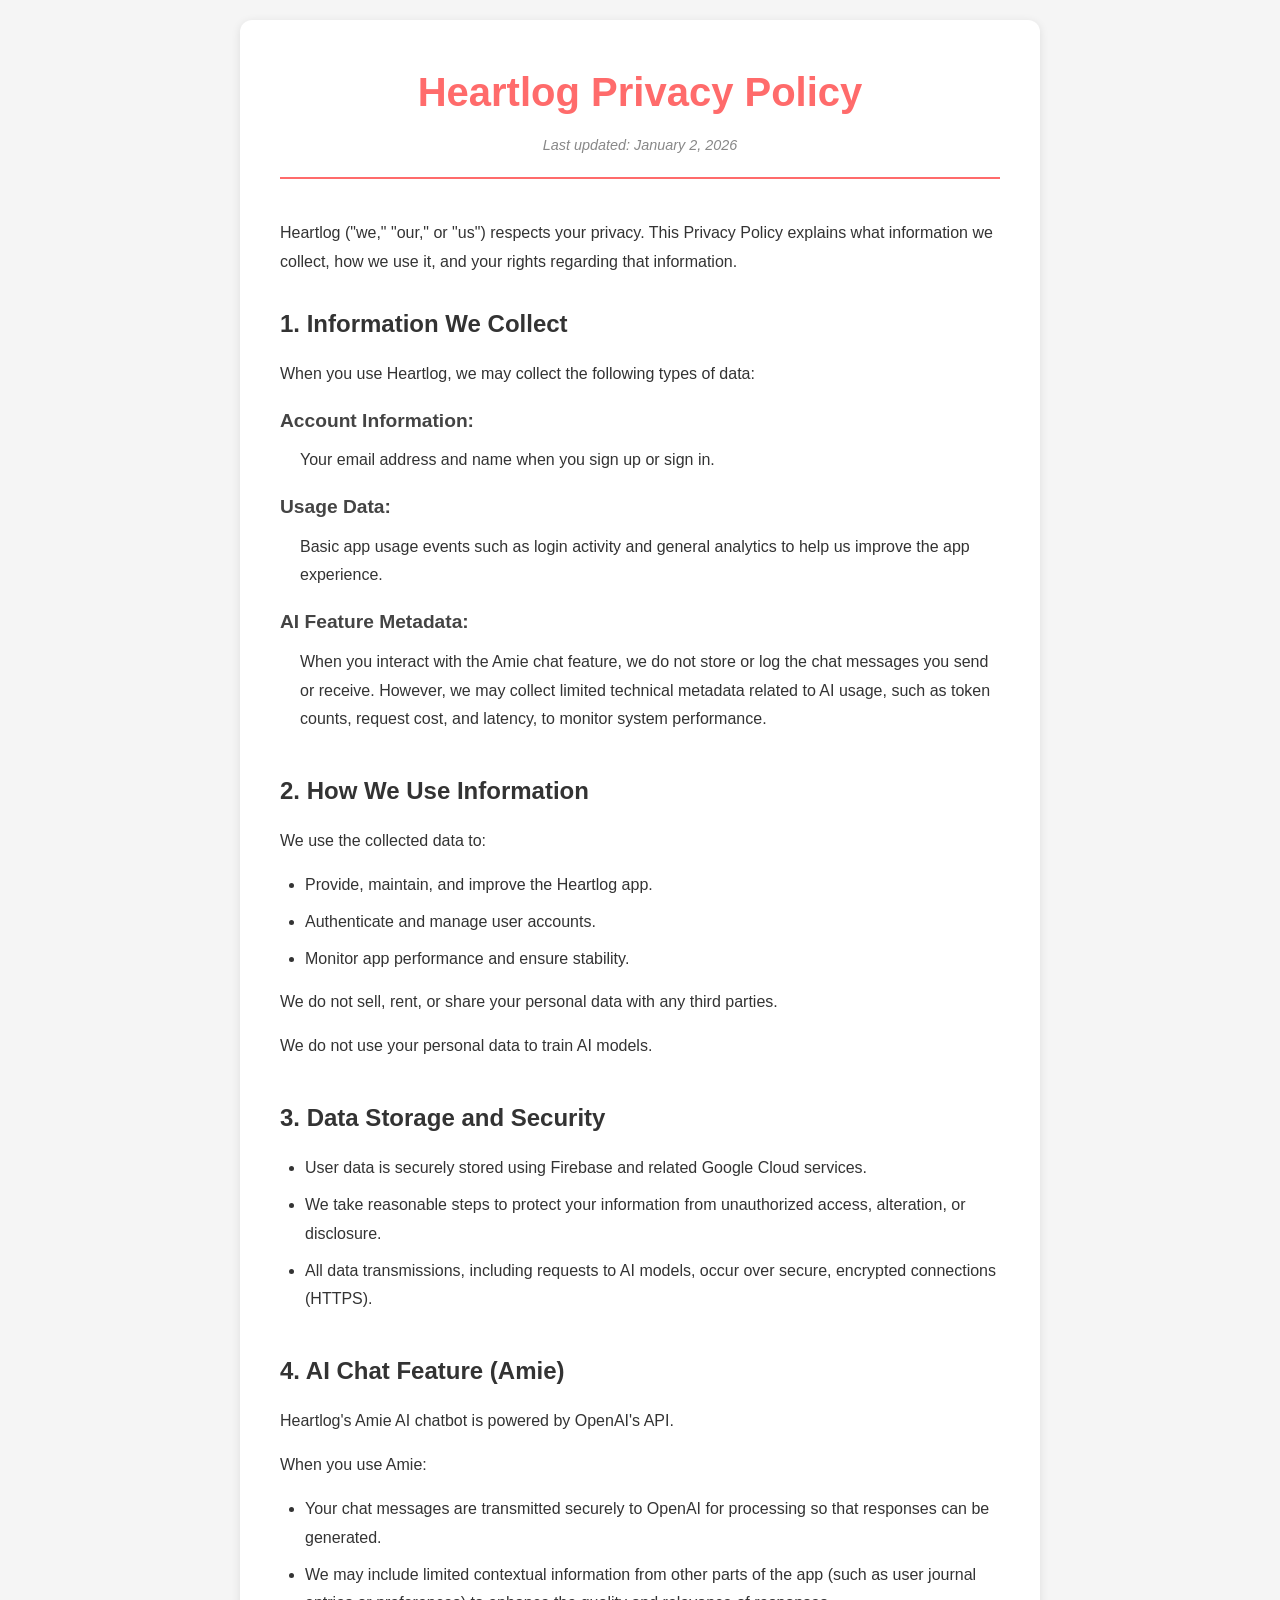
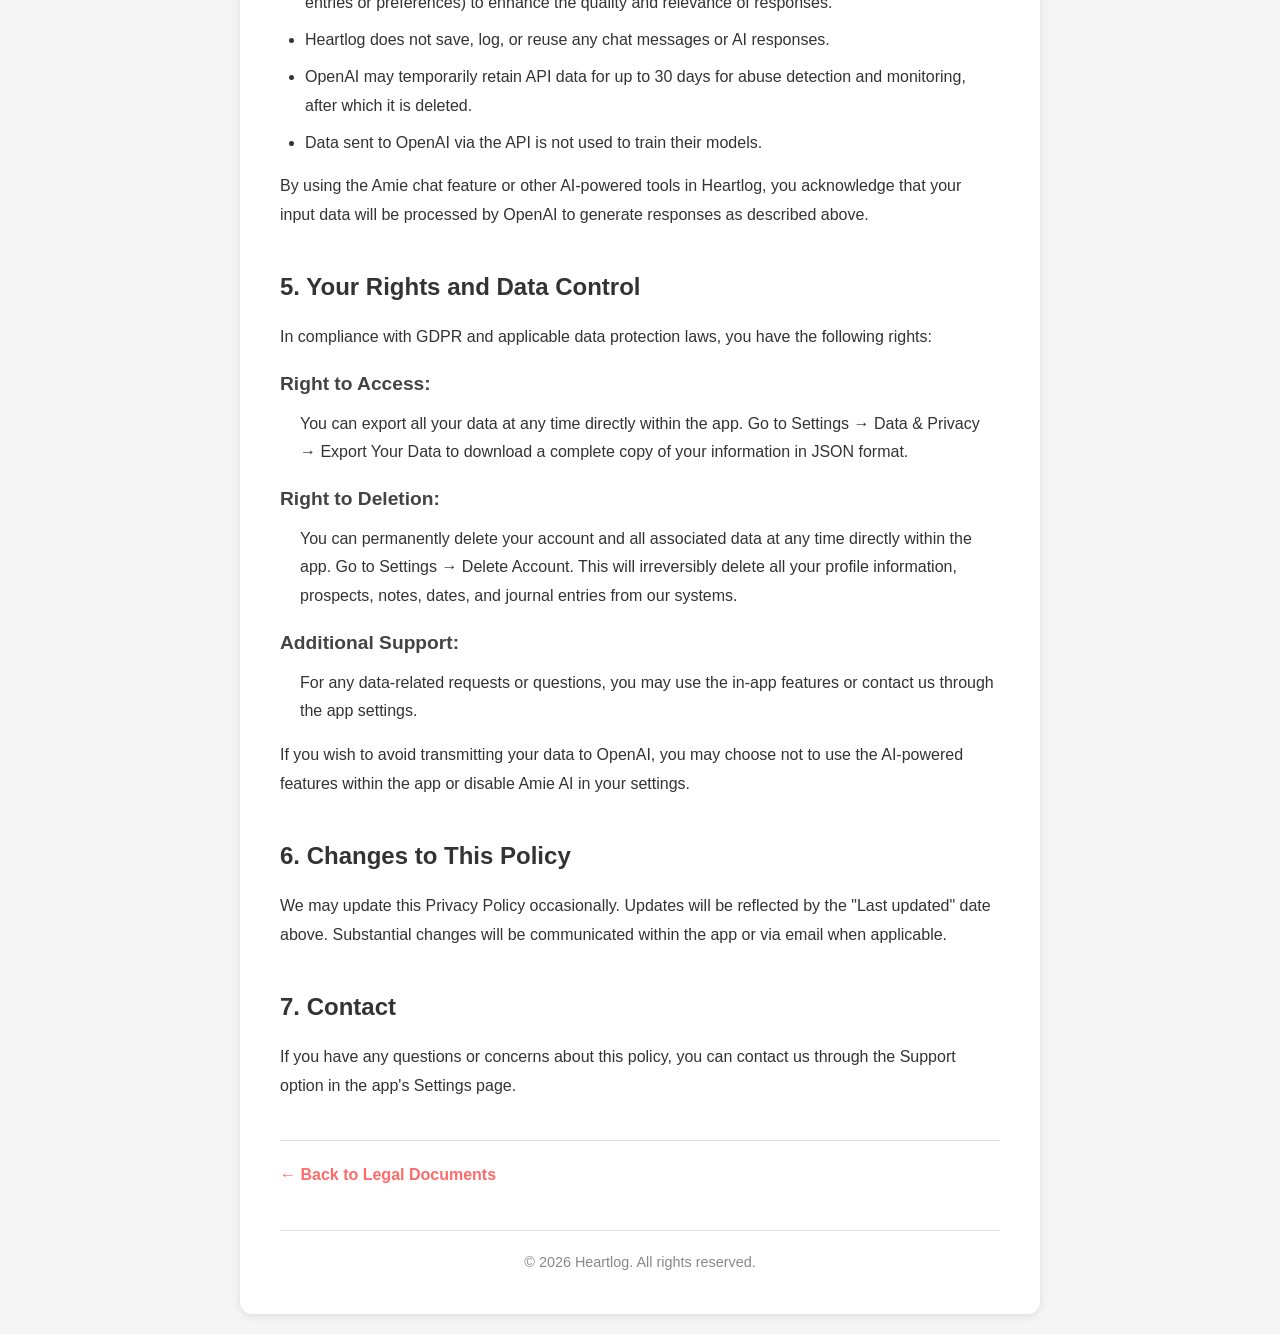
==== privacy-policy.html @ 78f122ed "init with terms and privacy policy" ====
<!DOCTYPE html>
<html lang="en">
<head>
    <meta charset="UTF-8">
    <meta name="viewport" content="width=device-width, initial-scale=1.0">
    <title>Privacy Policy - Heartlog</title>
    <link rel="stylesheet" href="styles.css">
</head>
<body>
    <div class="container">
        <header>
            <h1>Heartlog Privacy Policy</h1>
            <p class="last-updated">Last updated: January 2, 2026</p>
        </header>

        <main class="legal-content">
            <p>Heartlog ("we," "our," or "us") respects your privacy. This Privacy Policy explains what information we collect, how we use it, and your rights regarding that information.</p>

            <section>
                <h2>1. Information We Collect</h2>
                <p>When you use Heartlog, we may collect the following types of data:</p>
                
                <h3>Account Information:</h3>
                <p class="indent">Your email address and name when you sign up or sign in.</p>

                <h3>Usage Data:</h3>
                <p class="indent">Basic app usage events such as login activity and general analytics to help us improve the app experience.</p>

                <h3>AI Feature Metadata:</h3>
                <p class="indent">When you interact with the Amie chat feature, we do not store or log the chat messages you send or receive. However, we may collect limited technical metadata related to AI usage, such as token counts, request cost, and latency, to monitor system performance.</p>
            </section>

            <section>
                <h2>2. How We Use Information</h2>
                <p>We use the collected data to:</p>
                <ul>
                    <li>Provide, maintain, and improve the Heartlog app.</li>
                    <li>Authenticate and manage user accounts.</li>
                    <li>Monitor app performance and ensure stability.</li>
                </ul>
                <p>We do not sell, rent, or share your personal data with any third parties.</p>
                <p>We do not use your personal data to train AI models.</p>
            </section>

            <section>
                <h2>3. Data Storage and Security</h2>
                <ul>
                    <li>User data is securely stored using Firebase and related Google Cloud services.</li>
                    <li>We take reasonable steps to protect your information from unauthorized access, alteration, or disclosure.</li>
                    <li>All data transmissions, including requests to AI models, occur over secure, encrypted connections (HTTPS).</li>
                </ul>
            </section>

            <section>
                <h2>4. AI Chat Feature (Amie)</h2>
                <p>Heartlog's Amie AI chatbot is powered by OpenAI's API.</p>
                <p>When you use Amie:</p>
                <ul>
                    <li>Your chat messages are transmitted securely to OpenAI for processing so that responses can be generated.</li>
                    <li>We may include limited contextual information from other parts of the app (such as user journal entries or preferences) to enhance the quality and relevance of responses.</li>
                    <li>Heartlog does not save, log, or reuse any chat messages or AI responses.</li>
                    <li>OpenAI may temporarily retain API data for up to 30 days for abuse detection and monitoring, after which it is deleted.</li>
                    <li>Data sent to OpenAI via the API is not used to train their models.</li>
                </ul>
                <p>By using the Amie chat feature or other AI-powered tools in Heartlog, you acknowledge that your input data will be processed by OpenAI to generate responses as described above.</p>
            </section>

            <section>
                <h2>5. Your Rights and Data Control</h2>
                <p>In compliance with GDPR and applicable data protection laws, you have the following rights:</p>

                <h3>Right to Access:</h3>
                <p class="indent">You can export all your data at any time directly within the app. Go to Settings → Data & Privacy → Export Your Data to download a complete copy of your information in JSON format.</p>

                <h3>Right to Deletion:</h3>
                <p class="indent">You can permanently delete your account and all associated data at any time directly within the app. Go to Settings → Delete Account. This will irreversibly delete all your profile information, prospects, notes, dates, and journal entries from our systems.</p>

                <h3>Additional Support:</h3>
                <p class="indent">For any data-related requests or questions, you may use the in-app features or contact us through the app settings.</p>

                <p>If you wish to avoid transmitting your data to OpenAI, you may choose not to use the AI-powered features within the app or disable Amie AI in your settings.</p>
            </section>

            <section>
                <h2>6. Changes to This Policy</h2>
                <p>We may update this Privacy Policy occasionally. Updates will be reflected by the "Last updated" date above. Substantial changes will be communicated within the app or via email when applicable.</p>
            </section>

            <section>
                <h2>7. Contact</h2>
                <p>If you have any questions or concerns about this policy, you can contact us through the Support option in the app's Settings page.</p>
            </section>

            <div class="back-link">
                <a href="index.html">← Back to Legal Documents</a>
            </div>
        </main>

        <footer>
            <p>&copy; 2026 Heartlog. All rights reserved.</p>
        </footer>
    </div>
</body>
</html>
---- styles.css ----
/* Reset and Base Styles */
* {
    margin: 0;
    padding: 0;
    box-sizing: border-box;
}

body {
    font-family: -apple-system, BlinkMacSystemFont, 'Segoe UI', Roboto, Oxygen, Ubuntu, Cantarell, sans-serif;
    line-height: 1.6;
    color: #333;
    background-color: #f5f5f5;
    padding: 20px;
}

.container {
    max-width: 800px;
    margin: 0 auto;
    background-color: white;
    padding: 40px;
    border-radius: 12px;
    box-shadow: 0 2px 10px rgba(0, 0, 0, 0.1);
}

/* Header */
header {
    text-align: center;
    margin-bottom: 40px;
    padding-bottom: 20px;
    border-bottom: 2px solid #FF6B6B;
}

h1 {
    font-size: 2.5em;
    color: #FF6B6B;
    margin-bottom: 10px;
}

.tagline {
    font-size: 1.1em;
    color: #666;
    font-style: italic;
}

.last-updated {
    font-size: 0.9em;
    color: #888;
    font-style: italic;
    margin-top: 10px;
}

/* Main Content */
main {
    margin-bottom: 40px;
}

.card {
    background-color: #f9f9f9;
    padding: 30px;
    border-radius: 8px;
    margin-bottom: 30px;
}

.card h2 {
    color: #333;
    margin-bottom: 15px;
}

.links {
    display: flex;
    gap: 15px;
    margin-top: 25px;
    flex-wrap: wrap;
}

.button {
    display: inline-block;
    padding: 12px 30px;
    background-color: #FF6B6B;
    color: white;
    text-decoration: none;
    border-radius: 8px;
    font-weight: 600;
    transition: background-color 0.3s ease;
}

.button:hover {
    background-color: #ff5252;
}

.info {
    text-align: center;
    color: #666;
    margin-top: 20px;
}

.info p {
    margin-bottom: 8px;
}

/* Legal Content */
.legal-content {
    font-size: 1em;
    line-height: 1.8;
}

.legal-content p {
    margin-bottom: 15px;
}

.legal-content section {
    margin-bottom: 35px;
}

.legal-content h2 {
    font-size: 1.5em;
    color: #333;
    margin-bottom: 15px;
    margin-top: 25px;
}

.legal-content h3 {
    font-size: 1.2em;
    color: #444;
    margin-bottom: 8px;
    margin-top: 15px;
    font-weight: 600;
}

.legal-content ul {
    margin-left: 25px;
    margin-bottom: 15px;
}

.legal-content li {
    margin-bottom: 8px;
}

.indent {
    margin-left: 20px;
}

.back-link {
    margin-top: 40px;
    padding-top: 20px;
    border-top: 1px solid #e0e0e0;
}

.back-link a {
    color: #FF6B6B;
    text-decoration: none;
    font-weight: 600;
    transition: color 0.3s ease;
}

.back-link a:hover {
    color: #ff5252;
}

/* Footer */
footer {
    text-align: center;
    padding-top: 20px;
    border-top: 1px solid #e0e0e0;
    color: #888;
    font-size: 0.9em;
}

/* Responsive Design */
@media (max-width: 768px) {
    .container {
        padding: 20px;
    }

    h1 {
        font-size: 2em;
    }

    .card {
        padding: 20px;
    }

    .links {
        flex-direction: column;
    }

    .button {
        text-align: center;
    }
}
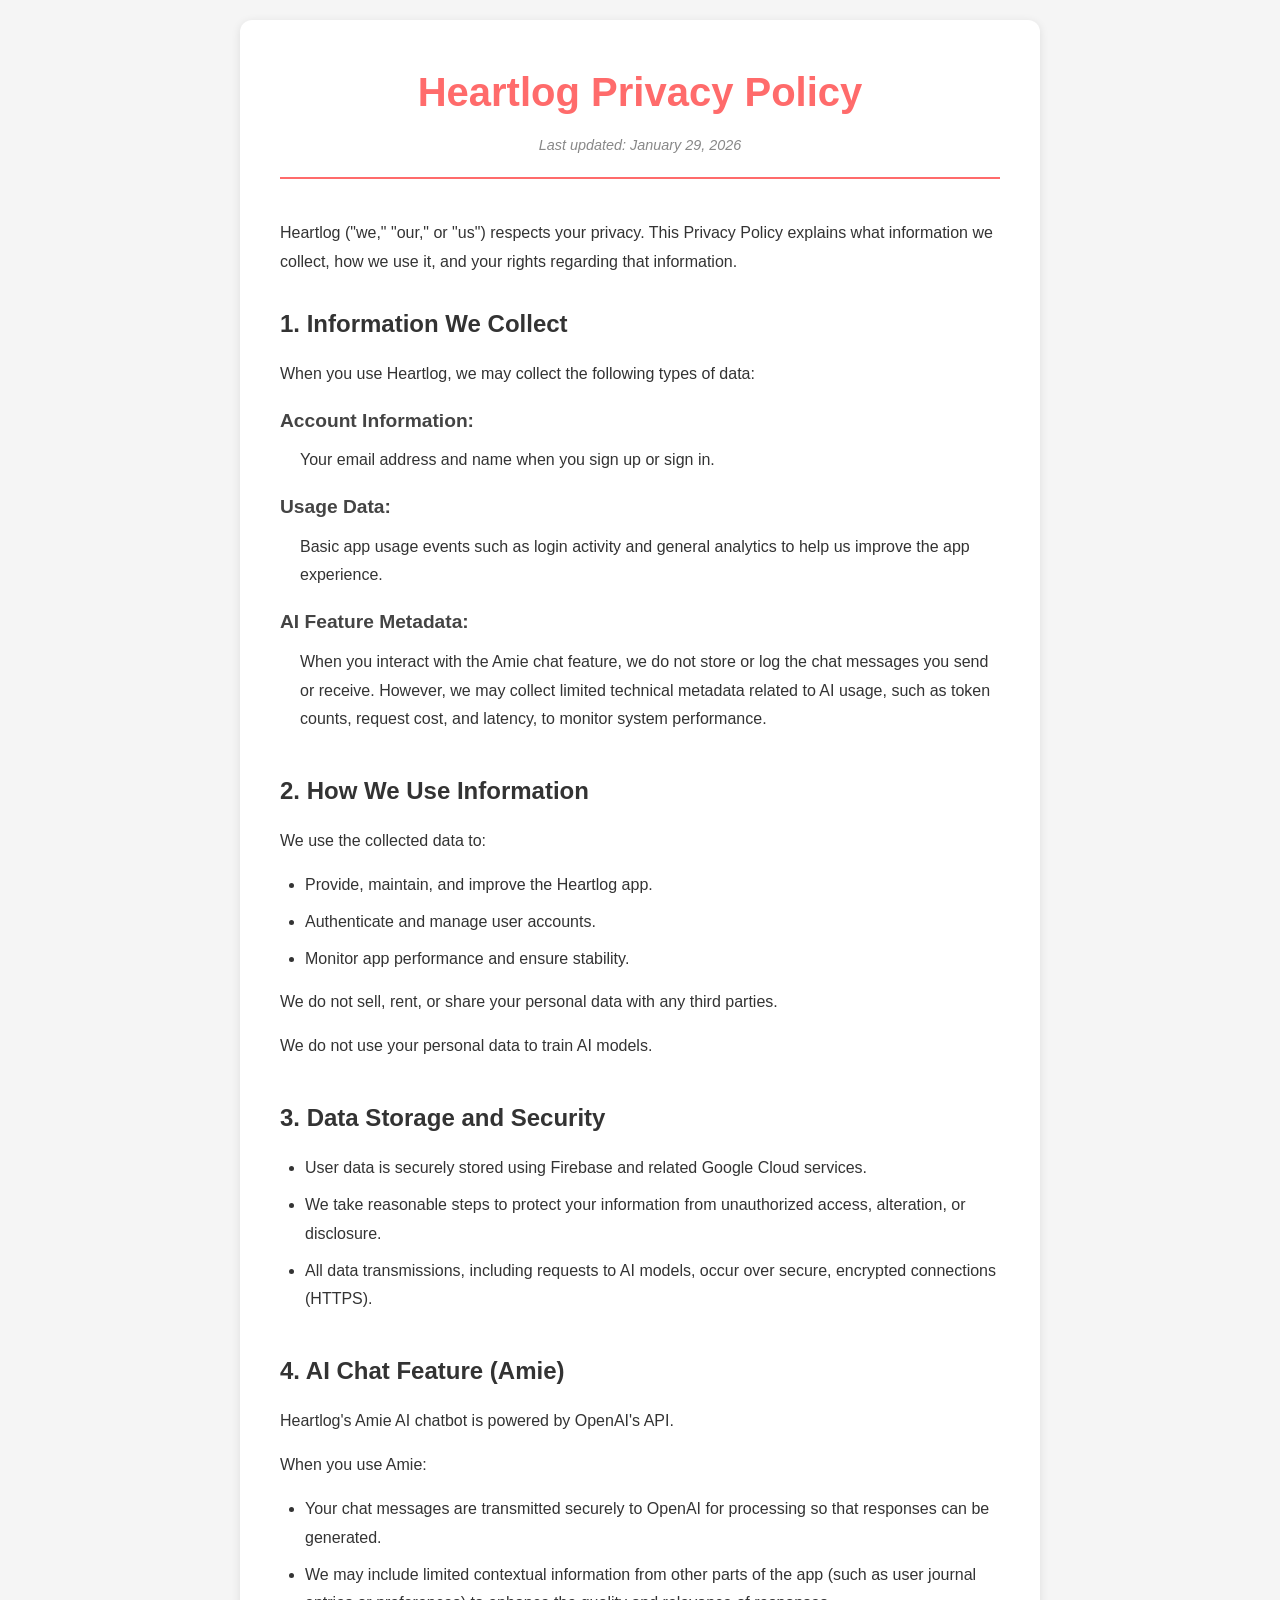
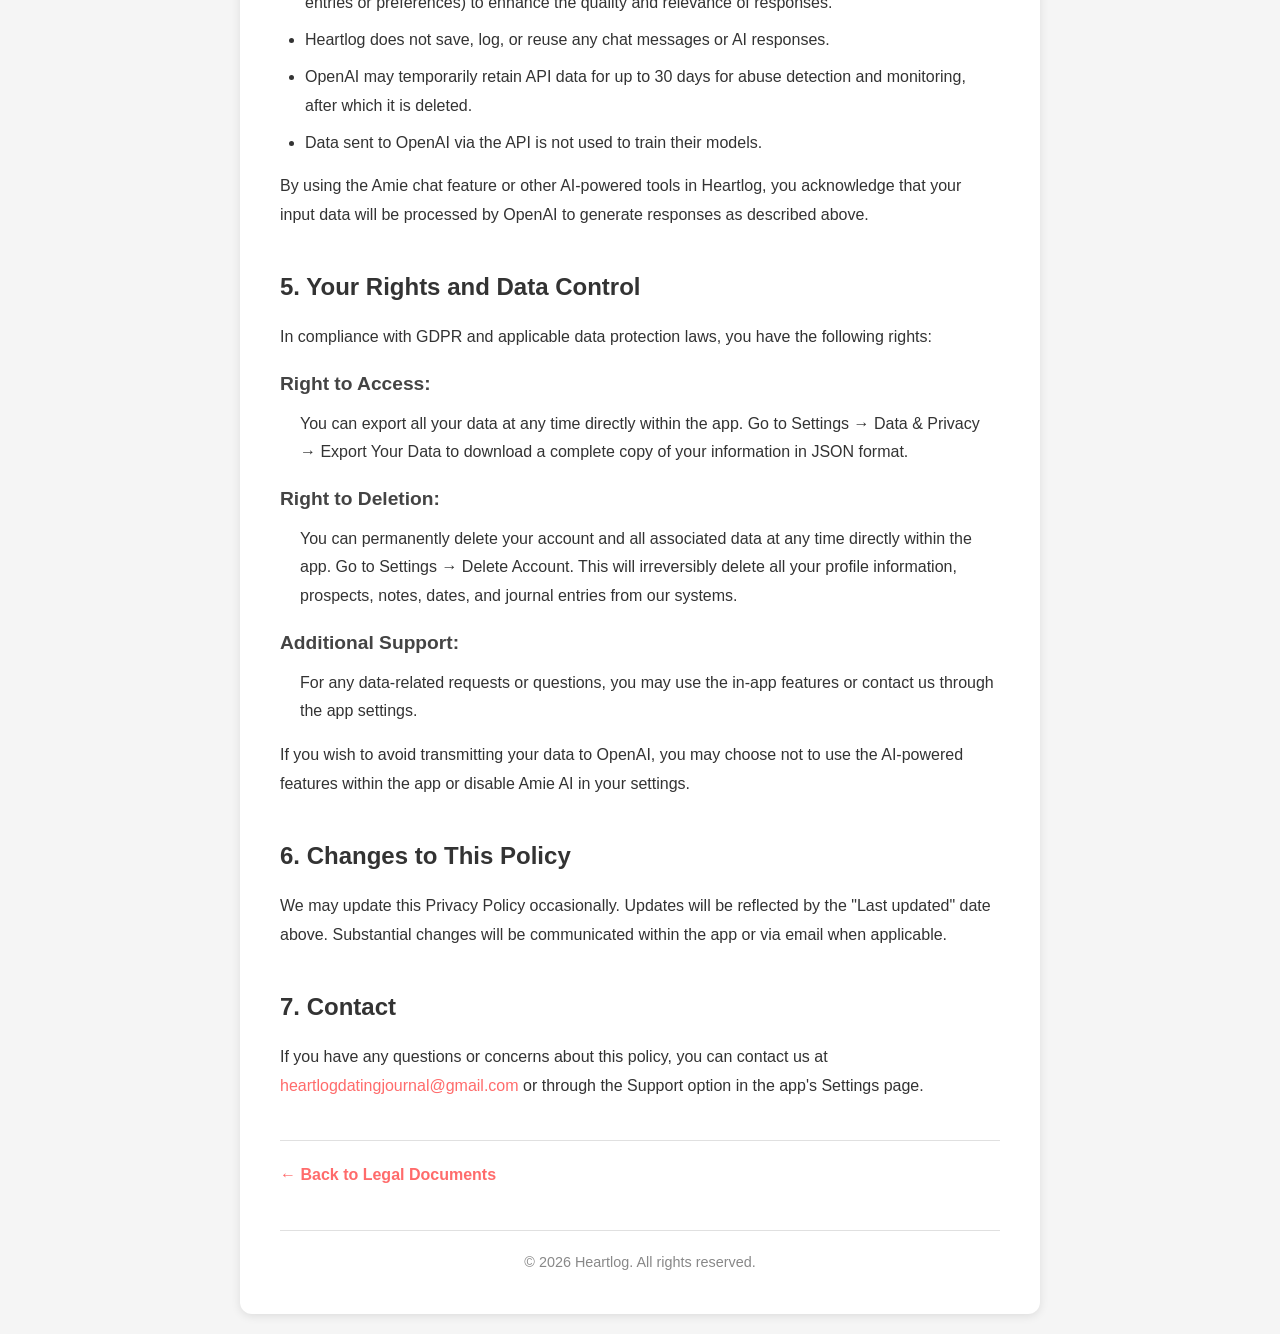
==== commit 41187034: "update terms" ====
--- a/privacy-policy.html
+++ b/privacy-policy.html
@@ -10,7 +10,7 @@
     <div class="container">
         <header>
             <h1>Heartlog Privacy Policy</h1>
-            <p class="last-updated">Last updated: January 2, 2026</p>
+            <p class="last-updated">Last updated: January 29, 2026</p>
         </header>
 
         <main class="legal-content">
@@ -88,7 +88,7 @@
 
             <section>
                 <h2>7. Contact</h2>
-                <p>If you have any questions or concerns about this policy, you can contact us through the Support option in the app's Settings page.</p>
+                <p>If you have any questions or concerns about this policy, you can contact us at <a href="mailto:heartlogdatingjournal@gmail.com">heartlogdatingjournal@gmail.com</a> or through the Support option in the app's Settings page.</p>
             </section>
 
             <div class="back-link">
--- a/styles.css
+++ b/styles.css
@@ -157,6 +157,62 @@
     color: #ff5252;
 }
 
+/* Support Styles */
+.support-card {
+    background-color: #fff5f5;
+    border: 2px solid #FF6B6B;
+}
+
+.support-info {
+    margin: 20px 0;
+    padding: 15px;
+    background-color: white;
+    border-radius: 8px;
+}
+
+.support-info a {
+    color: #FF6B6B;
+    font-weight: 600;
+    text-decoration: none;
+}
+
+.support-info a:hover {
+    text-decoration: underline;
+}
+
+.response-time {
+    font-size: 0.9em;
+    color: #666;
+    margin-top: 8px;
+    font-style: italic;
+}
+
+.contact-box {
+    background-color: #f9f9f9;
+    padding: 20px;
+    border-radius: 8px;
+    margin: 20px 0;
+    border-left: 4px solid #FF6B6B;
+}
+
+.contact-box a {
+    color: #FF6B6B;
+    text-decoration: none;
+}
+
+.contact-box a:hover {
+    text-decoration: underline;
+}
+
+.legal-content a {
+    color: #FF6B6B;
+    text-decoration: none;
+}
+
+.legal-content a:hover {
+    text-decoration: underline;
+}
+
 /* Footer */
 footer {
     text-align: center;
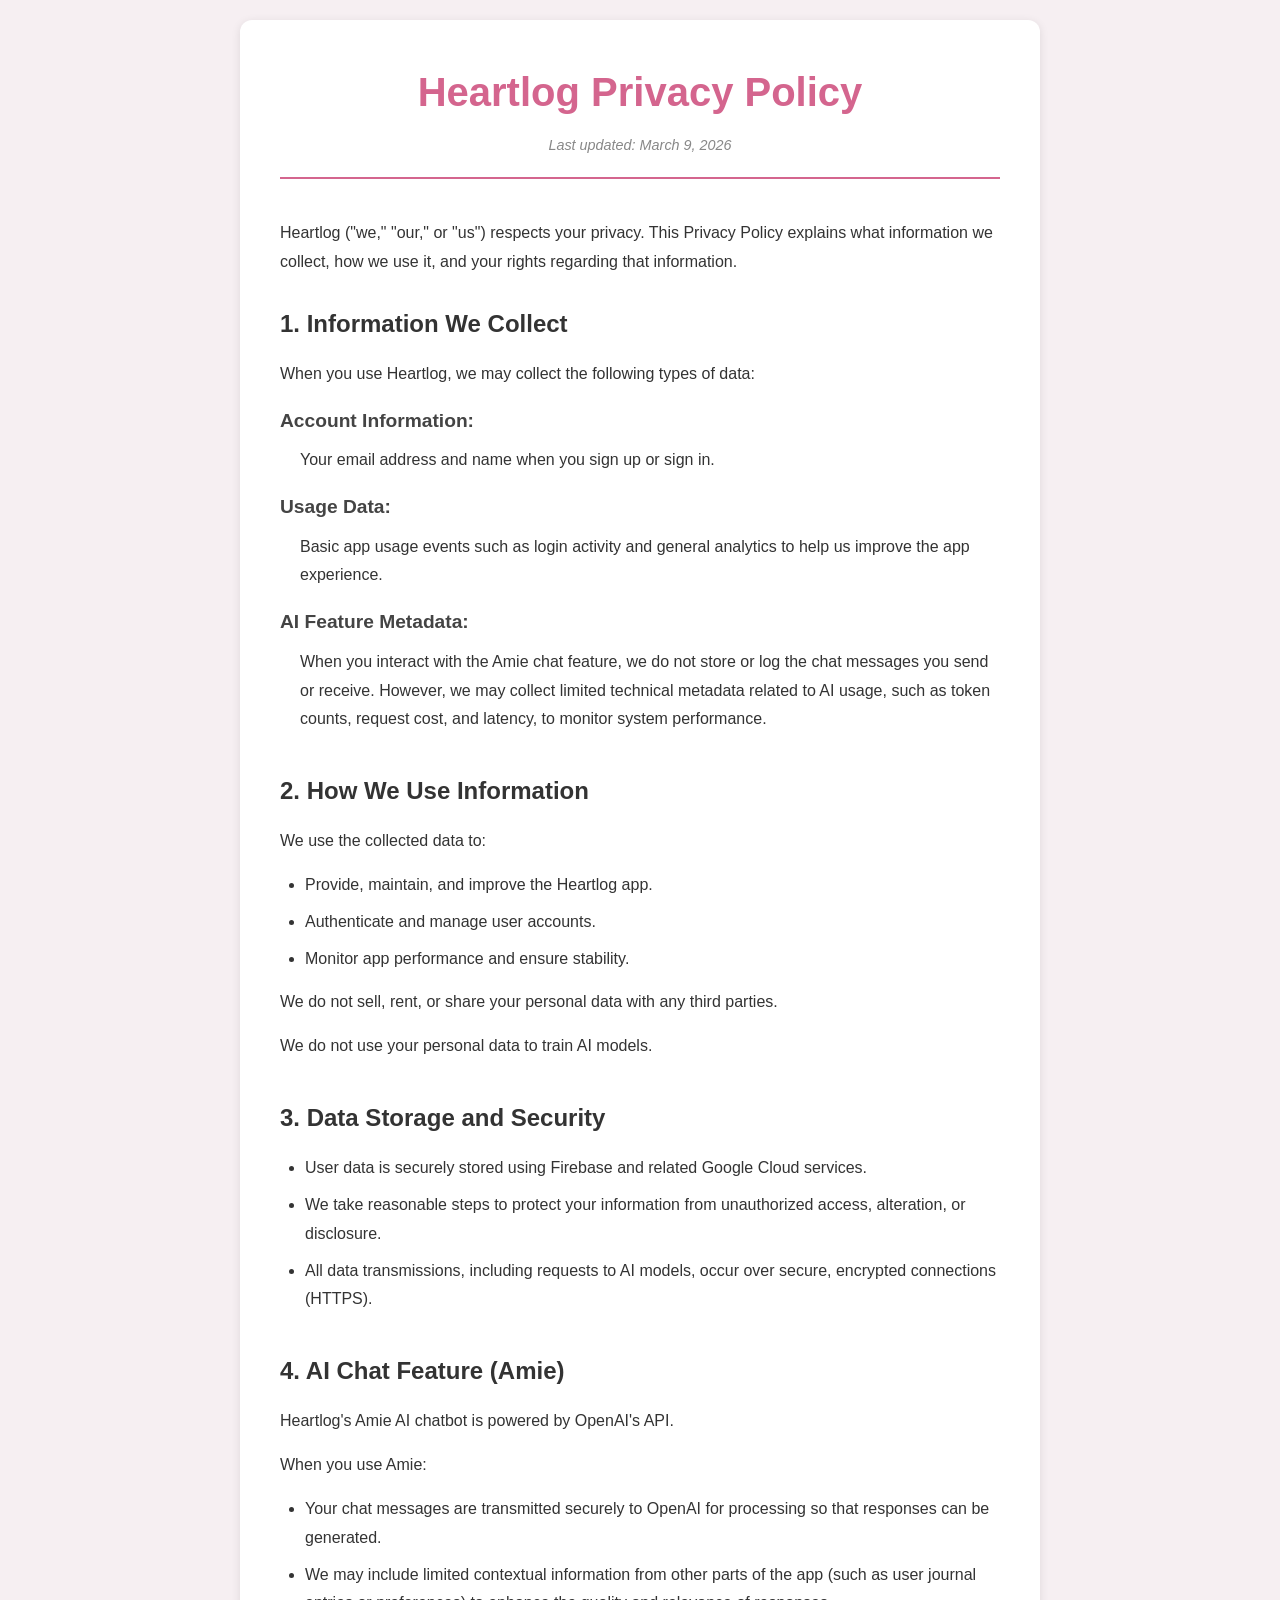
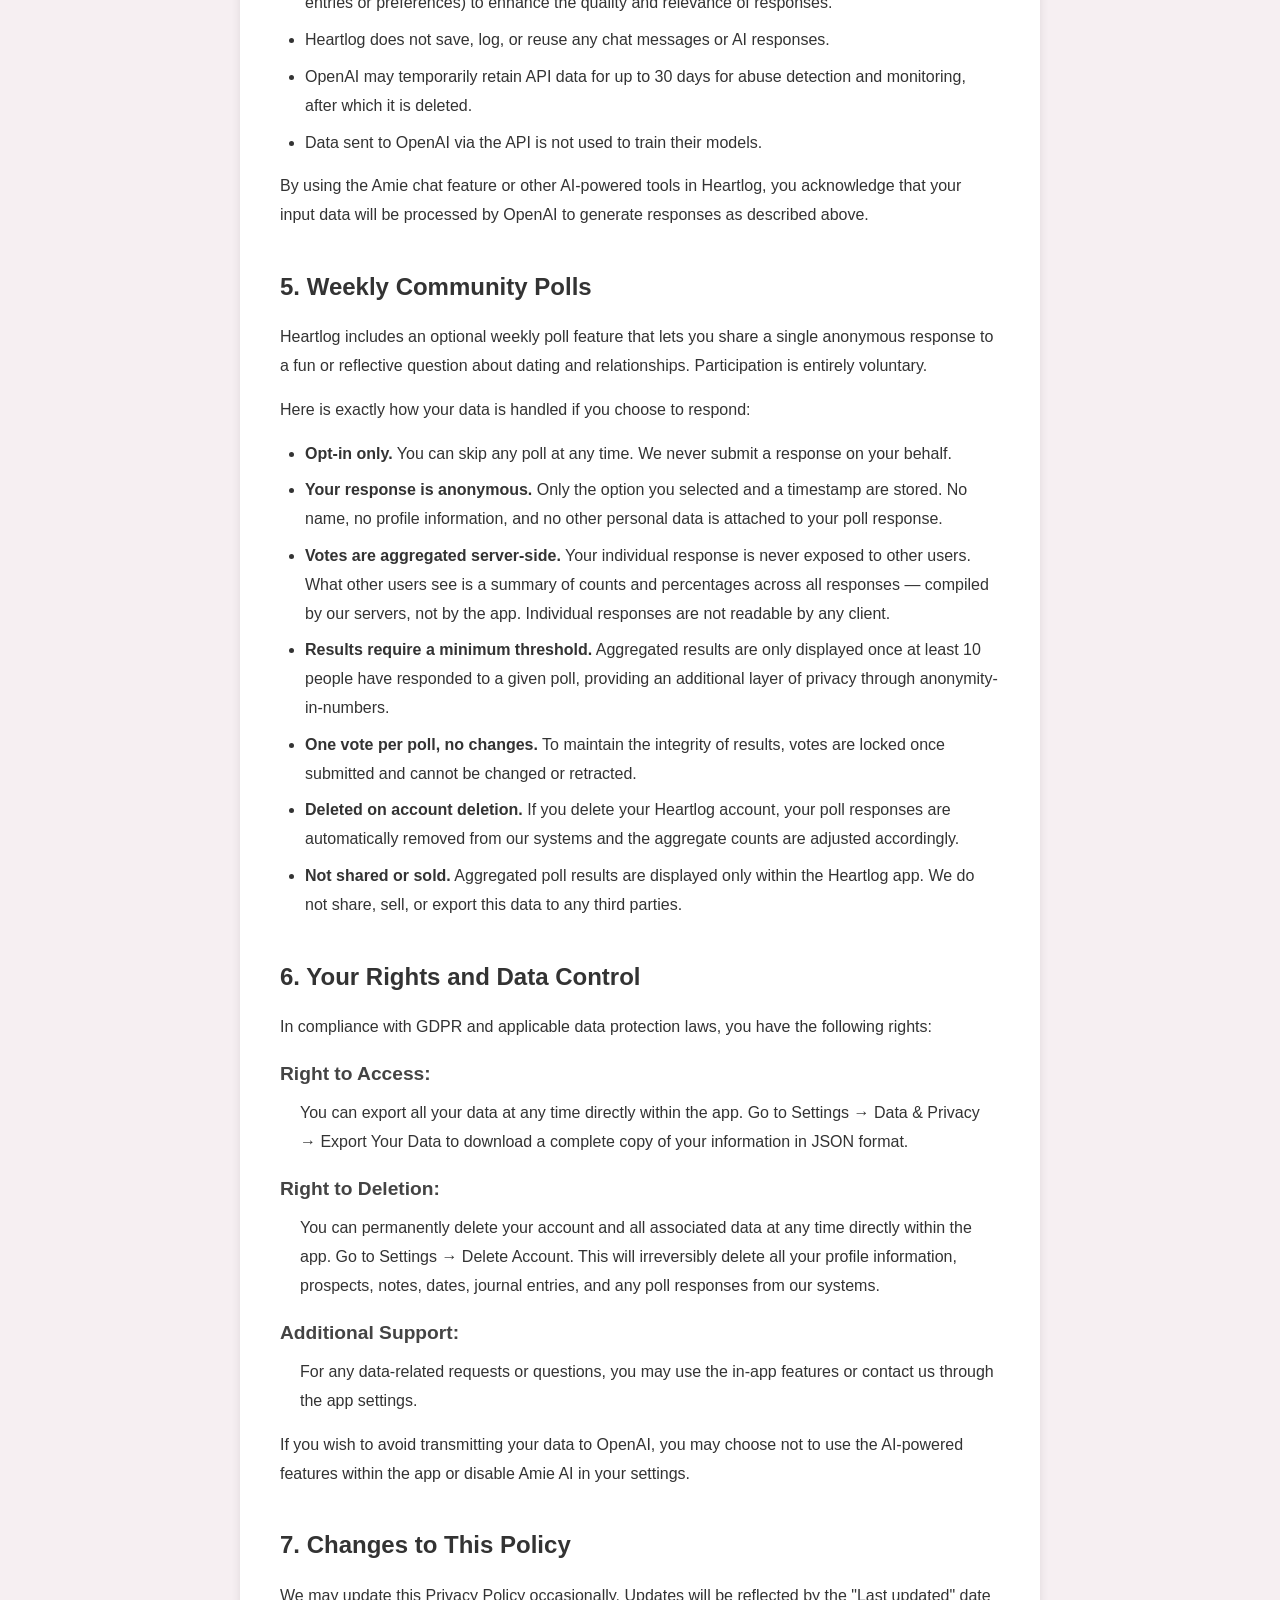
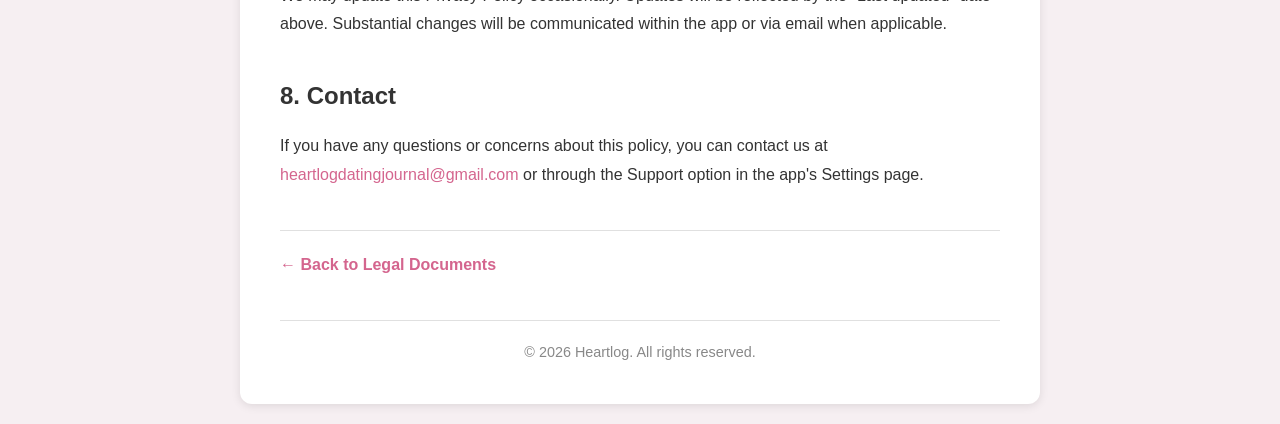
==== commit ca1a5f91: "update styling" ====
--- a/privacy-policy.html
+++ b/privacy-policy.html
@@ -10,7 +10,7 @@
     <div class="container">
         <header>
             <h1>Heartlog Privacy Policy</h1>
-            <p class="last-updated">Last updated: January 29, 2026</p>
+            <p class="last-updated">Last updated: March 9, 2026</p>
         </header>
 
         <main class="legal-content">
@@ -66,14 +66,29 @@
             </section>
 
             <section>
-                <h2>5. Your Rights and Data Control</h2>
+                <h2>5. Weekly Community Polls</h2>
+                <p>Heartlog includes an optional weekly poll feature that lets you share a single anonymous response to a fun or reflective question about dating and relationships. Participation is entirely voluntary.</p>
+                <p>Here is exactly how your data is handled if you choose to respond:</p>
+                <ul>
+                    <li><strong>Opt-in only.</strong> You can skip any poll at any time. We never submit a response on your behalf.</li>
+                    <li><strong>Your response is anonymous.</strong> Only the option you selected and a timestamp are stored. No name, no profile information, and no other personal data is attached to your poll response.</li>
+                    <li><strong>Votes are aggregated server-side.</strong> Your individual response is never exposed to other users. What other users see is a summary of counts and percentages across all responses — compiled by our servers, not by the app. Individual responses are not readable by any client.</li>
+                    <li><strong>Results require a minimum threshold.</strong> Aggregated results are only displayed once at least 10 people have responded to a given poll, providing an additional layer of privacy through anonymity-in-numbers.</li>
+                    <li><strong>One vote per poll, no changes.</strong> To maintain the integrity of results, votes are locked once submitted and cannot be changed or retracted.</li>
+                    <li><strong>Deleted on account deletion.</strong> If you delete your Heartlog account, your poll responses are automatically removed from our systems and the aggregate counts are adjusted accordingly.</li>
+                    <li><strong>Not shared or sold.</strong> Aggregated poll results are displayed only within the Heartlog app. We do not share, sell, or export this data to any third parties.</li>
+                </ul>
+            </section>
+
+            <section>
+                <h2>6. Your Rights and Data Control</h2>
                 <p>In compliance with GDPR and applicable data protection laws, you have the following rights:</p>
 
                 <h3>Right to Access:</h3>
                 <p class="indent">You can export all your data at any time directly within the app. Go to Settings → Data & Privacy → Export Your Data to download a complete copy of your information in JSON format.</p>
 
                 <h3>Right to Deletion:</h3>
-                <p class="indent">You can permanently delete your account and all associated data at any time directly within the app. Go to Settings → Delete Account. This will irreversibly delete all your profile information, prospects, notes, dates, and journal entries from our systems.</p>
+                <p class="indent">You can permanently delete your account and all associated data at any time directly within the app. Go to Settings → Delete Account. This will irreversibly delete all your profile information, prospects, notes, dates, journal entries, and any poll responses from our systems.</p>
 
                 <h3>Additional Support:</h3>
                 <p class="indent">For any data-related requests or questions, you may use the in-app features or contact us through the app settings.</p>
@@ -82,12 +97,12 @@
             </section>
 
             <section>
-                <h2>6. Changes to This Policy</h2>
+                <h2>7. Changes to This Policy</h2>
                 <p>We may update this Privacy Policy occasionally. Updates will be reflected by the "Last updated" date above. Substantial changes will be communicated within the app or via email when applicable.</p>
             </section>
 
             <section>
-                <h2>7. Contact</h2>
+                <h2>8. Contact</h2>
                 <p>If you have any questions or concerns about this policy, you can contact us at <a href="mailto:heartlogdatingjournal@gmail.com">heartlogdatingjournal@gmail.com</a> or through the Support option in the app's Settings page.</p>
             </section>
 
--- a/styles.css
+++ b/styles.css
@@ -9,7 +9,7 @@
     font-family: -apple-system, BlinkMacSystemFont, 'Segoe UI', Roboto, Oxygen, Ubuntu, Cantarell, sans-serif;
     line-height: 1.6;
     color: #333;
-    background-color: #f5f5f5;
+    background-color: #F6EFF2;
     padding: 20px;
 }
 
@@ -27,12 +27,12 @@
     text-align: center;
     margin-bottom: 40px;
     padding-bottom: 20px;
-    border-bottom: 2px solid #FF6B6B;
+    border-bottom: 2px solid #D4658E;
 }
 
 h1 {
     font-size: 2.5em;
-    color: #FF6B6B;
+    color: #D4658E;
     margin-bottom: 10px;
 }
 
@@ -76,7 +76,7 @@
 .button {
     display: inline-block;
     padding: 12px 30px;
-    background-color: #FF6B6B;
+    background-color: #D4658E;
     color: white;
     text-decoration: none;
     border-radius: 8px;
@@ -85,7 +85,7 @@
 }
 
 .button:hover {
-    background-color: #ff5252;
+    background-color: #B84D76;
 }
 
 .info {
@@ -147,20 +147,20 @@
 }
 
 .back-link a {
-    color: #FF6B6B;
+    color: #D4658E;
     text-decoration: none;
     font-weight: 600;
     transition: color 0.3s ease;
 }
 
 .back-link a:hover {
-    color: #ff5252;
+    color: #B84D76;
 }
 
 /* Support Styles */
 .support-card {
-    background-color: #fff5f5;
-    border: 2px solid #FF6B6B;
+    background-color: #FDF2F6;
+    border: 2px solid #D4658E;
 }
 
 .support-info {
@@ -171,7 +171,7 @@
 }
 
 .support-info a {
-    color: #FF6B6B;
+    color: #D4658E;
     font-weight: 600;
     text-decoration: none;
 }
@@ -192,11 +192,11 @@
     padding: 20px;
     border-radius: 8px;
     margin: 20px 0;
-    border-left: 4px solid #FF6B6B;
+    border-left: 4px solid #D4658E;
 }
 
 .contact-box a {
-    color: #FF6B6B;
+    color: #D4658E;
     text-decoration: none;
 }
 
@@ -205,7 +205,7 @@
 }
 
 .legal-content a {
-    color: #FF6B6B;
+    color: #D4658E;
     text-decoration: none;
 }
 
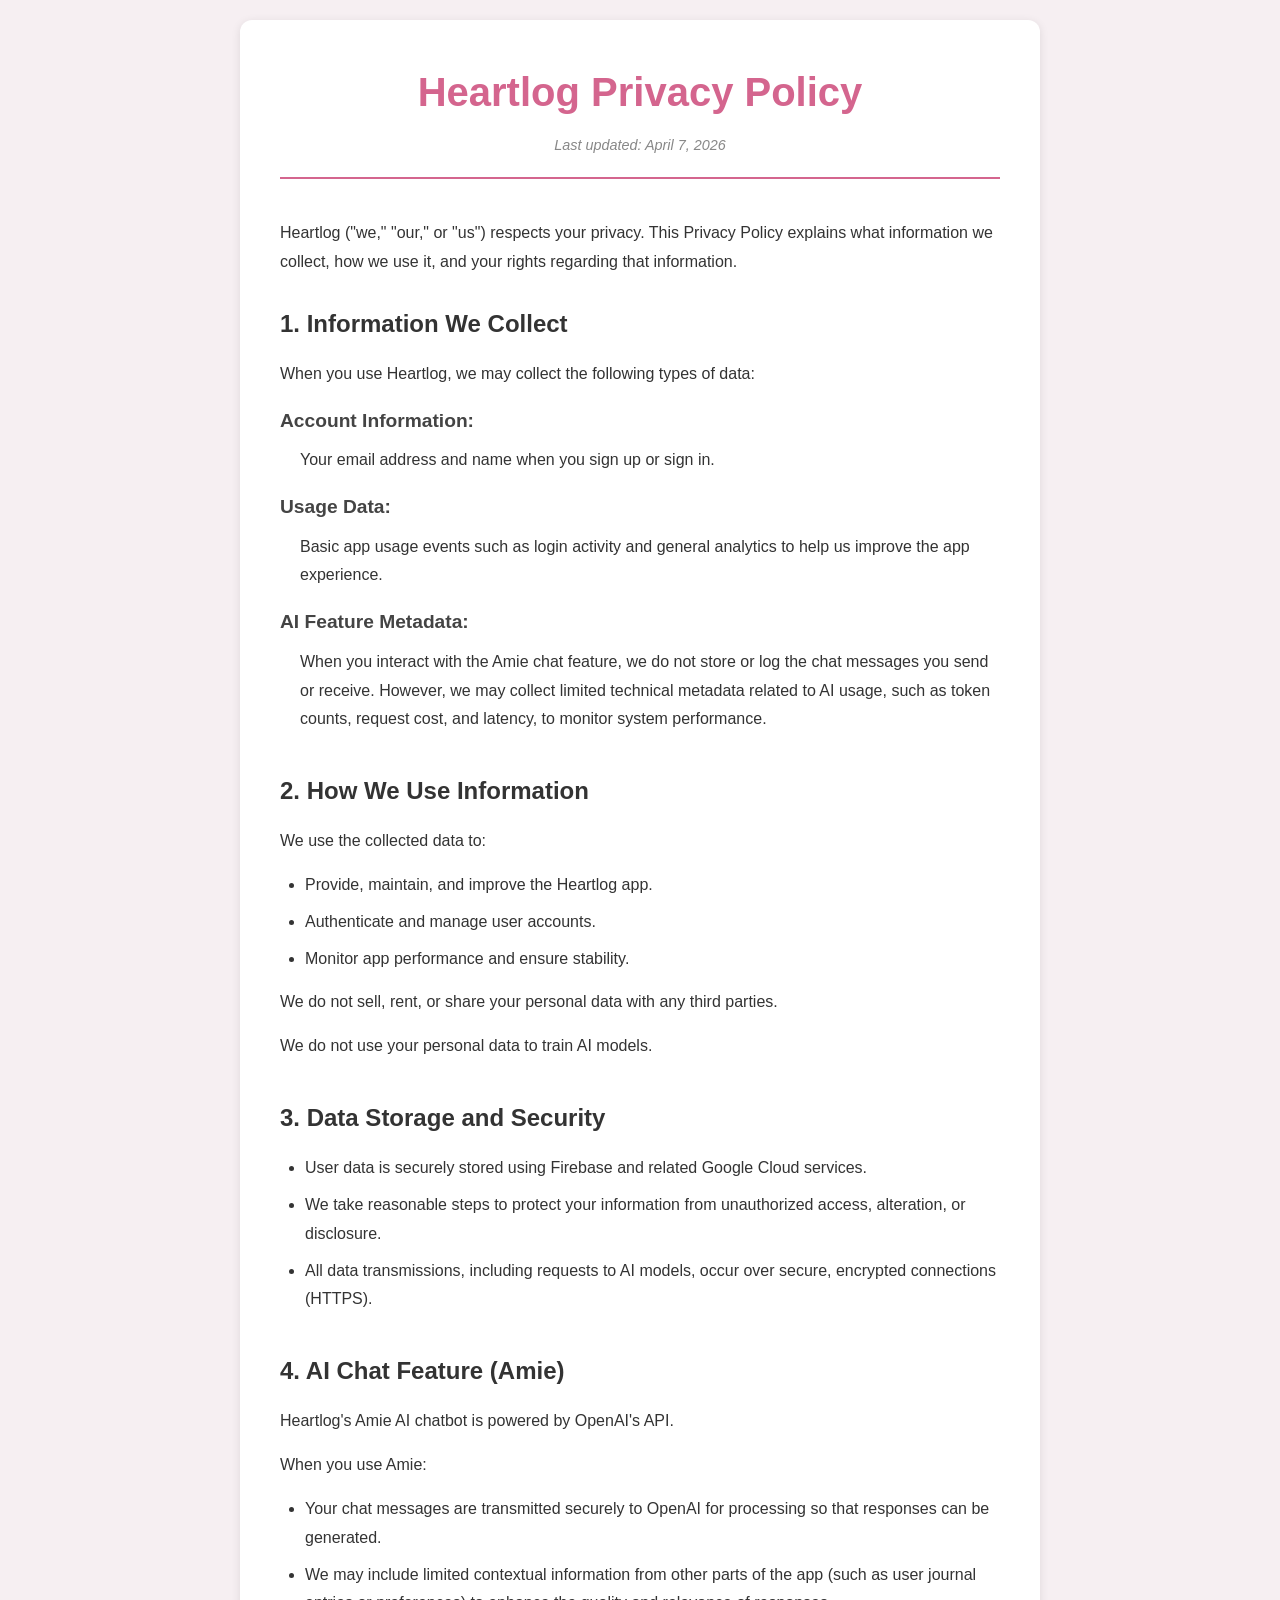
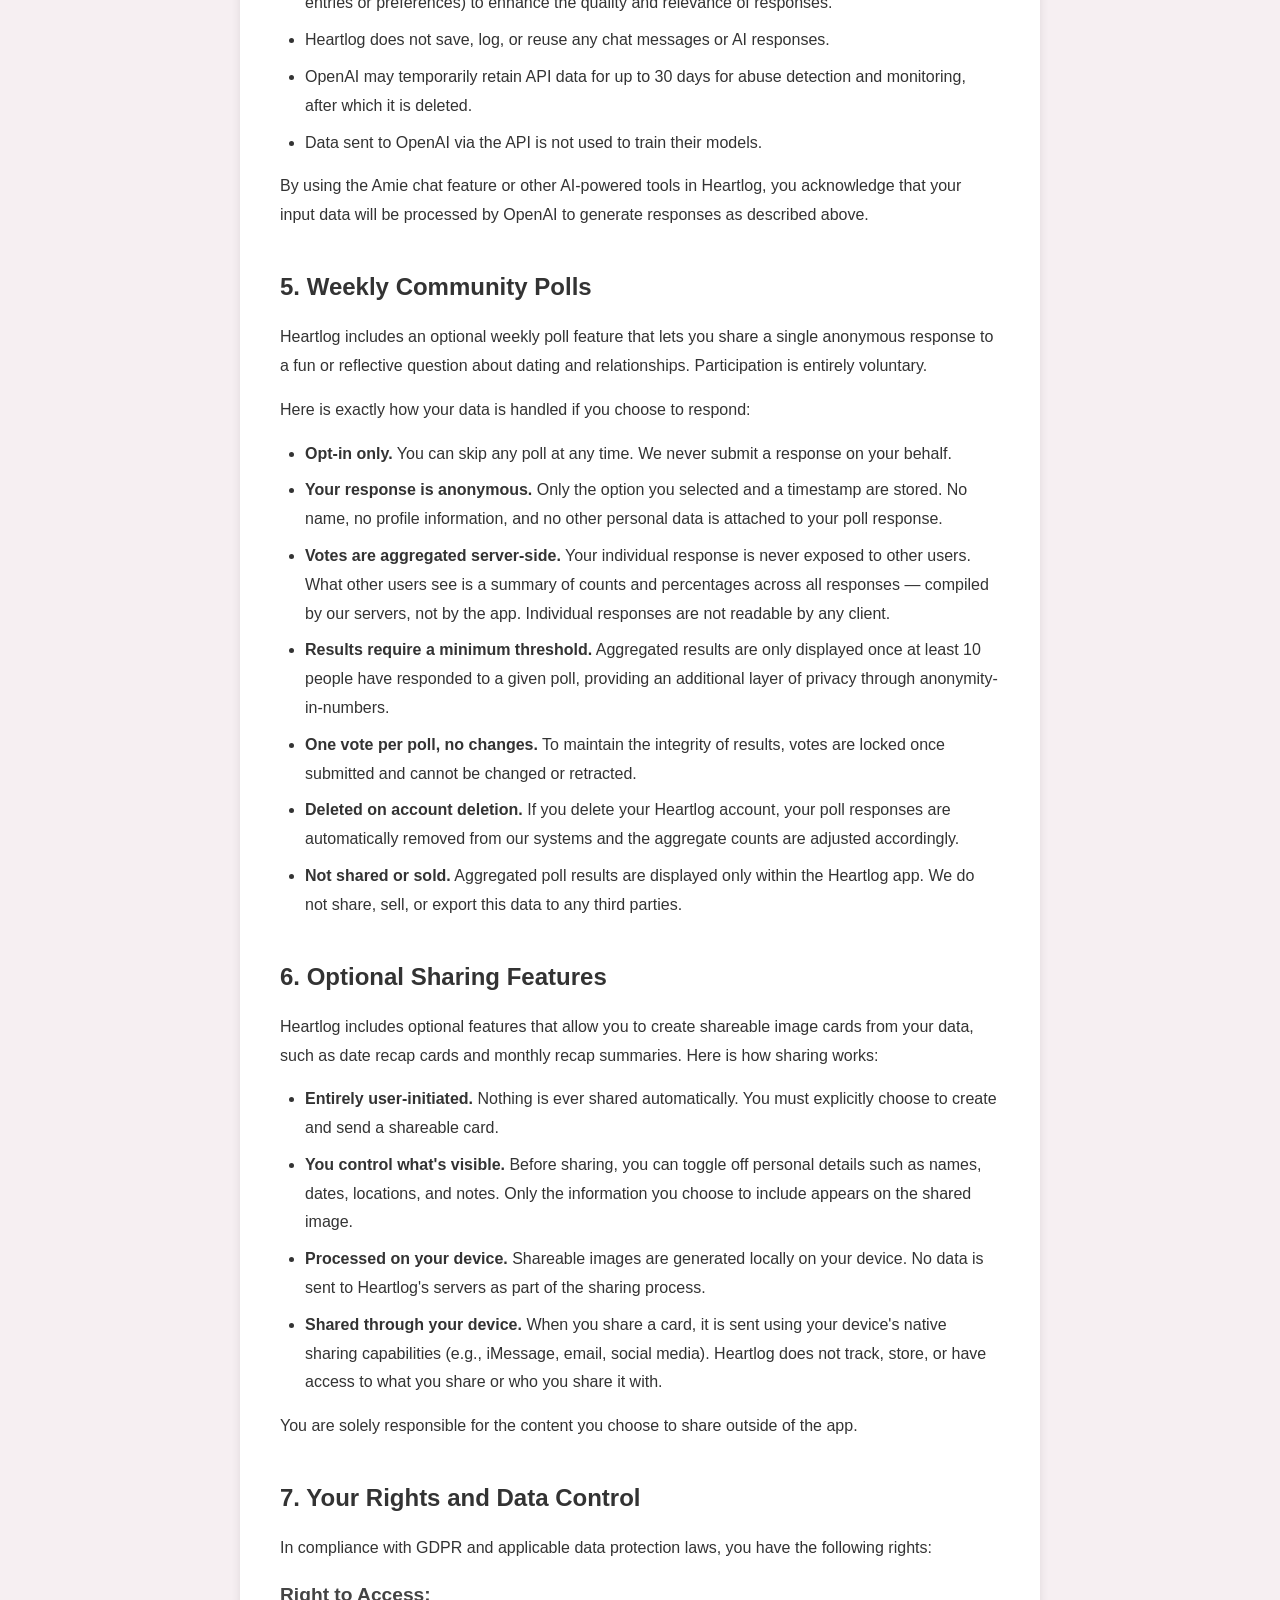
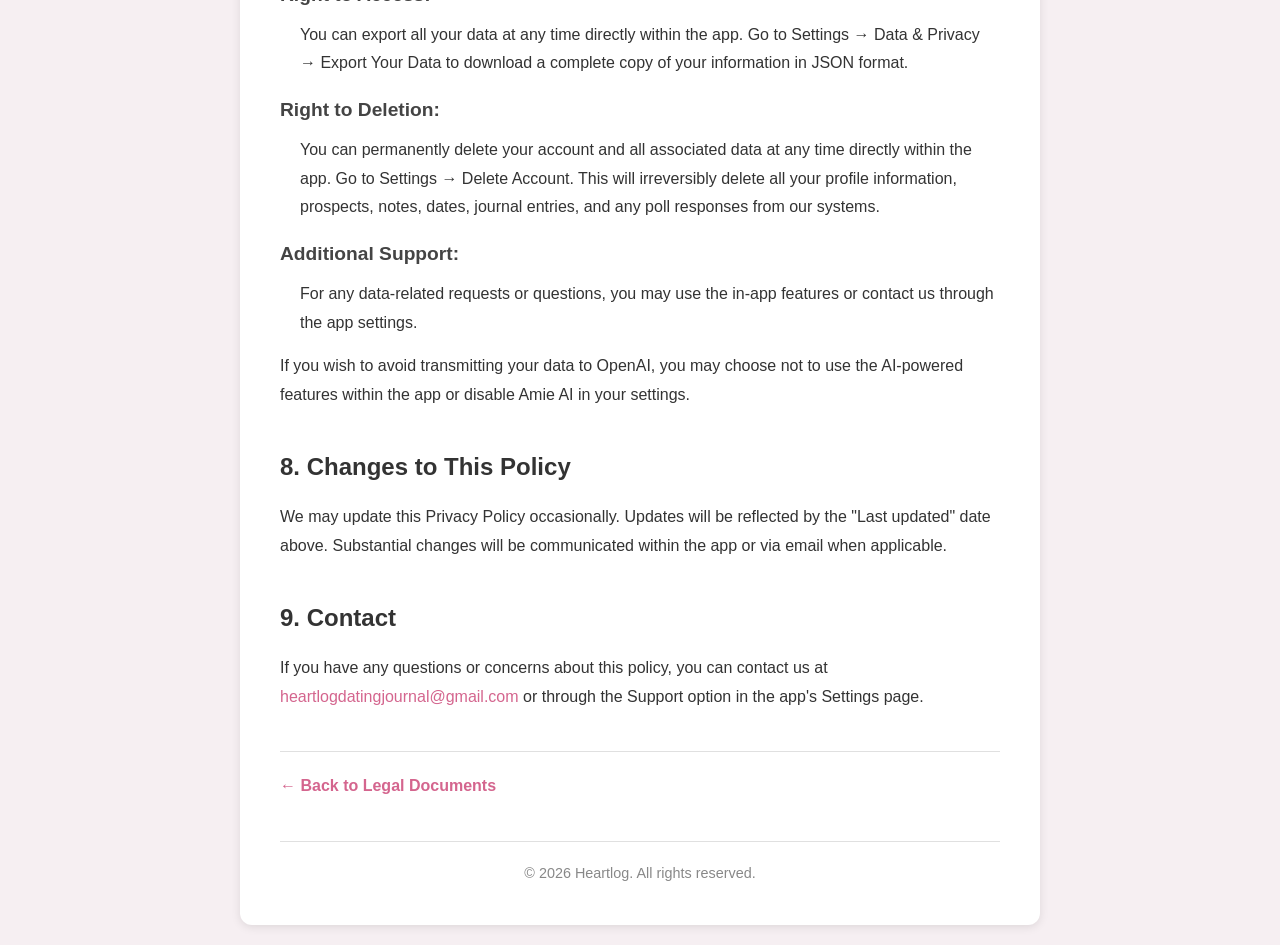
==== commit 0537669f: "add shareable detail" ====
--- a/privacy-policy.html
+++ b/privacy-policy.html
@@ -10,7 +10,7 @@
     <div class="container">
         <header>
             <h1>Heartlog Privacy Policy</h1>
-            <p class="last-updated">Last updated: March 9, 2026</p>
+            <p class="last-updated">Last updated: April 7, 2026</p>
         </header>
 
         <main class="legal-content">
@@ -81,7 +81,19 @@
             </section>
 
             <section>
-                <h2>6. Your Rights and Data Control</h2>
+                <h2>6. Optional Sharing Features</h2>
+                <p>Heartlog includes optional features that allow you to create shareable image cards from your data, such as date recap cards and monthly recap summaries. Here is how sharing works:</p>
+                <ul>
+                    <li><strong>Entirely user-initiated.</strong> Nothing is ever shared automatically. You must explicitly choose to create and send a shareable card.</li>
+                    <li><strong>You control what's visible.</strong> Before sharing, you can toggle off personal details such as names, dates, locations, and notes. Only the information you choose to include appears on the shared image.</li>
+                    <li><strong>Processed on your device.</strong> Shareable images are generated locally on your device. No data is sent to Heartlog's servers as part of the sharing process.</li>
+                    <li><strong>Shared through your device.</strong> When you share a card, it is sent using your device's native sharing capabilities (e.g., iMessage, email, social media). Heartlog does not track, store, or have access to what you share or who you share it with.</li>
+                </ul>
+                <p>You are solely responsible for the content you choose to share outside of the app.</p>
+            </section>
+
+            <section>
+                <h2>7. Your Rights and Data Control</h2>
                 <p>In compliance with GDPR and applicable data protection laws, you have the following rights:</p>
 
                 <h3>Right to Access:</h3>
@@ -97,12 +109,12 @@
             </section>
 
             <section>
-                <h2>7. Changes to This Policy</h2>
+                <h2>8. Changes to This Policy</h2>
                 <p>We may update this Privacy Policy occasionally. Updates will be reflected by the "Last updated" date above. Substantial changes will be communicated within the app or via email when applicable.</p>
             </section>
 
             <section>
-                <h2>8. Contact</h2>
+                <h2>9. Contact</h2>
                 <p>If you have any questions or concerns about this policy, you can contact us at <a href="mailto:heartlogdatingjournal@gmail.com">heartlogdatingjournal@gmail.com</a> or through the Support option in the app's Settings page.</p>
             </section>
 
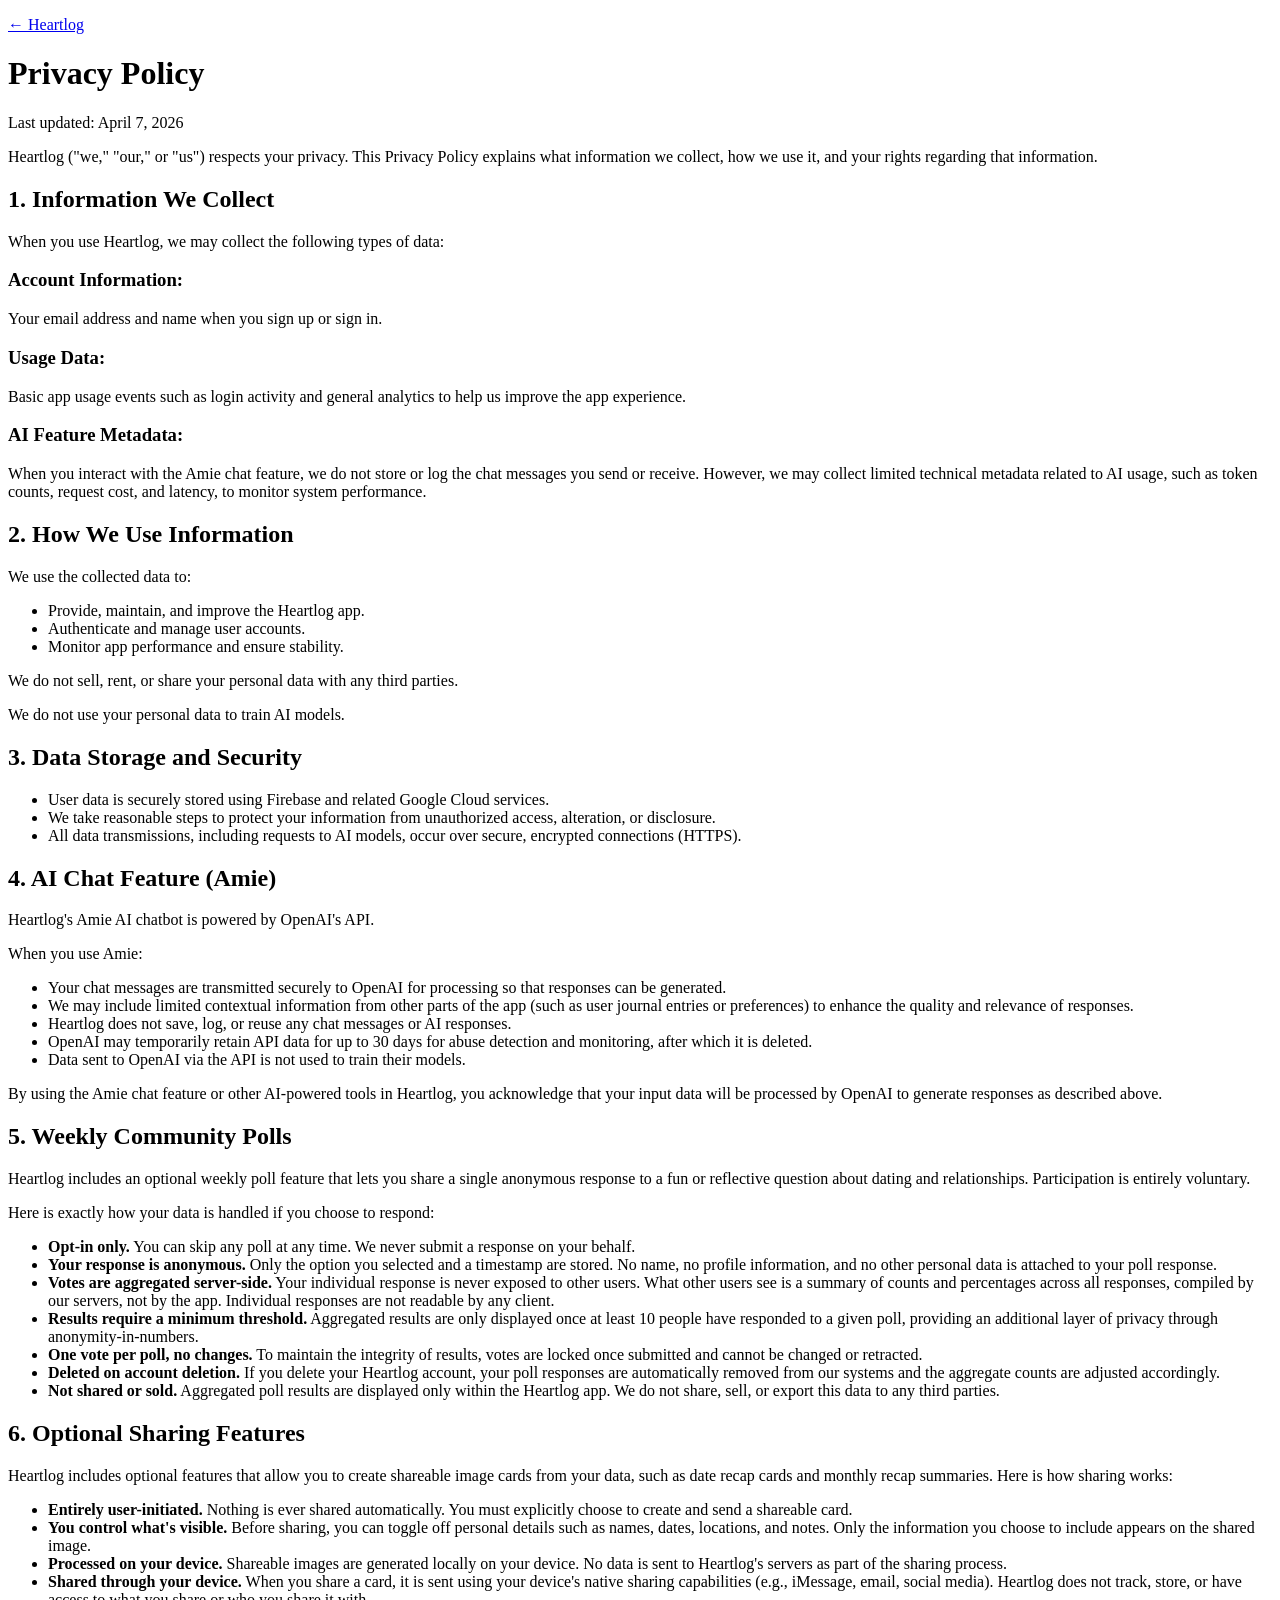
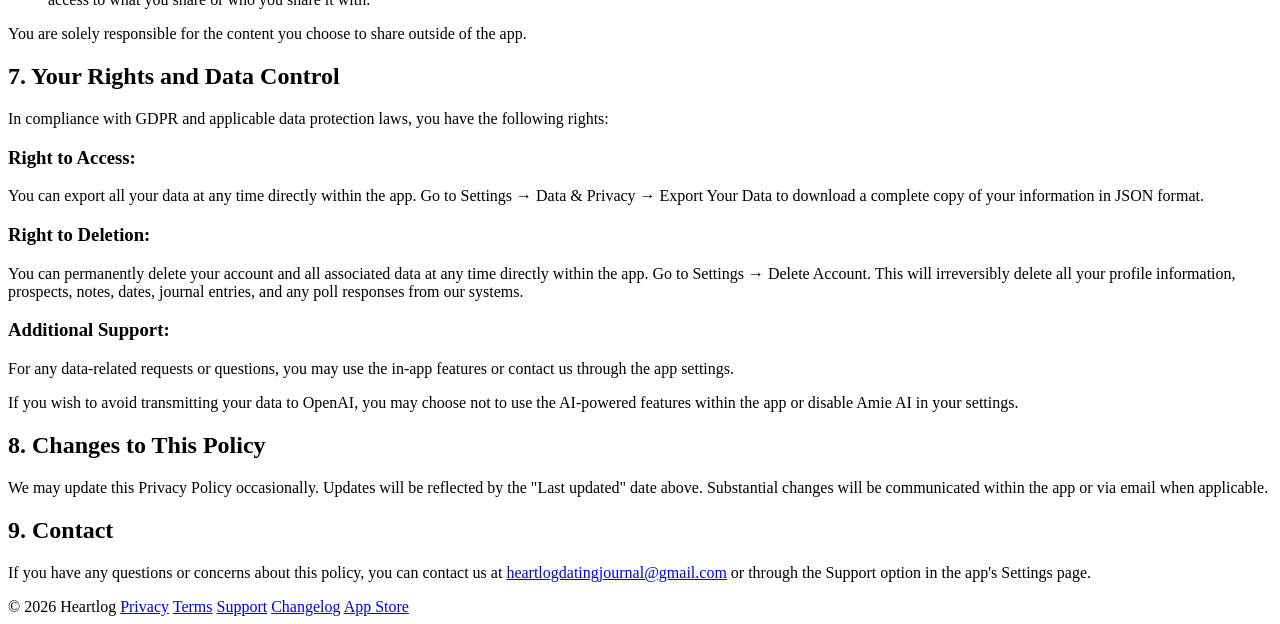
==== commit a88ef994: "Rebuild landing page as a storefront; add changelog, screenshots, SEO files - index.html: hero with " ====
--- a/privacy-policy.html
+++ b/privacy-policy.html
@@ -4,13 +4,27 @@
     <meta charset="UTF-8">
     <meta name="viewport" content="width=device-width, initial-scale=1.0">
     <title>Privacy Policy - Heartlog</title>
-    <link rel="stylesheet" href="styles.css">
+    <meta name="description" content="Privacy Policy for Heartlog, the dating journal for iPhone: what is collected, how Amie (AI) requests are handled, and how to export or delete your data.">
+    <meta name="theme-color" content="#F6EFF2">
+    <link rel="canonical" href="https://trevornogues.github.io/heartlog-public-pages/privacy-policy.html">
+    <meta property="og:type" content="website">
+    <meta property="og:site_name" content="Heartlog">
+    <meta property="og:title" content="Privacy Policy - Heartlog">
+    <meta property="og:url" content="https://trevornogues.github.io/heartlog-public-pages/privacy-policy.html">
+    <meta property="og:image" content="https://trevornogues.github.io/heartlog-public-pages/assets/og-image.jpg">
+    <link rel="icon" href="/heartlog-public-pages/assets/favicon.png">
+    <link rel="apple-touch-icon" href="/heartlog-public-pages/assets/icon.png">
+    <link rel="preconnect" href="https://fonts.googleapis.com">
+    <link rel="preconnect" href="https://fonts.gstatic.com" crossorigin>
+    <link href="https://fonts.googleapis.com/css2?family=Inter:wght@400;500;600;700&family=Playfair+Display:wght@700&display=swap" rel="stylesheet">
+    <link rel="stylesheet" href="/heartlog-public-pages/styles.css">
 </head>
-<body>
+<body class="legal">
     <div class="container">
-        <header>
-            <h1>Heartlog Privacy Policy</h1>
-            <p class="last-updated">Last updated: April 7, 2026</p>
+        <header class="legal-header">
+            <p class="breadcrumb"><a href="/heartlog-public-pages/"><span class="crumb-arrow">&larr;</span> <span class="crumb-wordmark">Heartlog</span></a></p>
+            <h1 class="page-title">Privacy Policy</h1>
+            <p class="effective">Last updated: April 7, 2026</p>
         </header>
 
         <main class="legal-content">
@@ -72,7 +86,7 @@
                 <ul>
                     <li><strong>Opt-in only.</strong> You can skip any poll at any time. We never submit a response on your behalf.</li>
                     <li><strong>Your response is anonymous.</strong> Only the option you selected and a timestamp are stored. No name, no profile information, and no other personal data is attached to your poll response.</li>
-                    <li><strong>Votes are aggregated server-side.</strong> Your individual response is never exposed to other users. What other users see is a summary of counts and percentages across all responses — compiled by our servers, not by the app. Individual responses are not readable by any client.</li>
+                    <li><strong>Votes are aggregated server-side.</strong> Your individual response is never exposed to other users. What other users see is a summary of counts and percentages across all responses, compiled by our servers, not by the app. Individual responses are not readable by any client.</li>
                     <li><strong>Results require a minimum threshold.</strong> Aggregated results are only displayed once at least 10 people have responded to a given poll, providing an additional layer of privacy through anonymity-in-numbers.</li>
                     <li><strong>One vote per poll, no changes.</strong> To maintain the integrity of results, votes are locked once submitted and cannot be changed or retracted.</li>
                     <li><strong>Deleted on account deletion.</strong> If you delete your Heartlog account, your poll responses are automatically removed from our systems and the aggregate counts are adjusted accordingly.</li>
@@ -118,13 +132,15 @@
                 <p>If you have any questions or concerns about this policy, you can contact us at <a href="mailto:heartlogdatingjournal@gmail.com">heartlogdatingjournal@gmail.com</a> or through the Support option in the app's Settings page.</p>
             </section>
 
-            <div class="back-link">
-                <a href="index.html">← Back to Legal Documents</a>
-            </div>
         </main>
 
-        <footer>
-            <p>&copy; 2026 Heartlog. All rights reserved.</p>
+        <footer class="page-foot">
+            <span>&copy; 2026 Heartlog</span>
+            <a href="/heartlog-public-pages/privacy-policy.html">Privacy</a>
+            <a href="/heartlog-public-pages/terms-of-service.html">Terms</a>
+            <a href="/heartlog-public-pages/support.html">Support</a>
+            <a href="/heartlog-public-pages/changelog/">Changelog</a>
+            <a href="https://apps.apple.com/us/app/heartlog-dating-journal/id6757116727">App Store</a>
         </footer>
     </div>
 </body>
